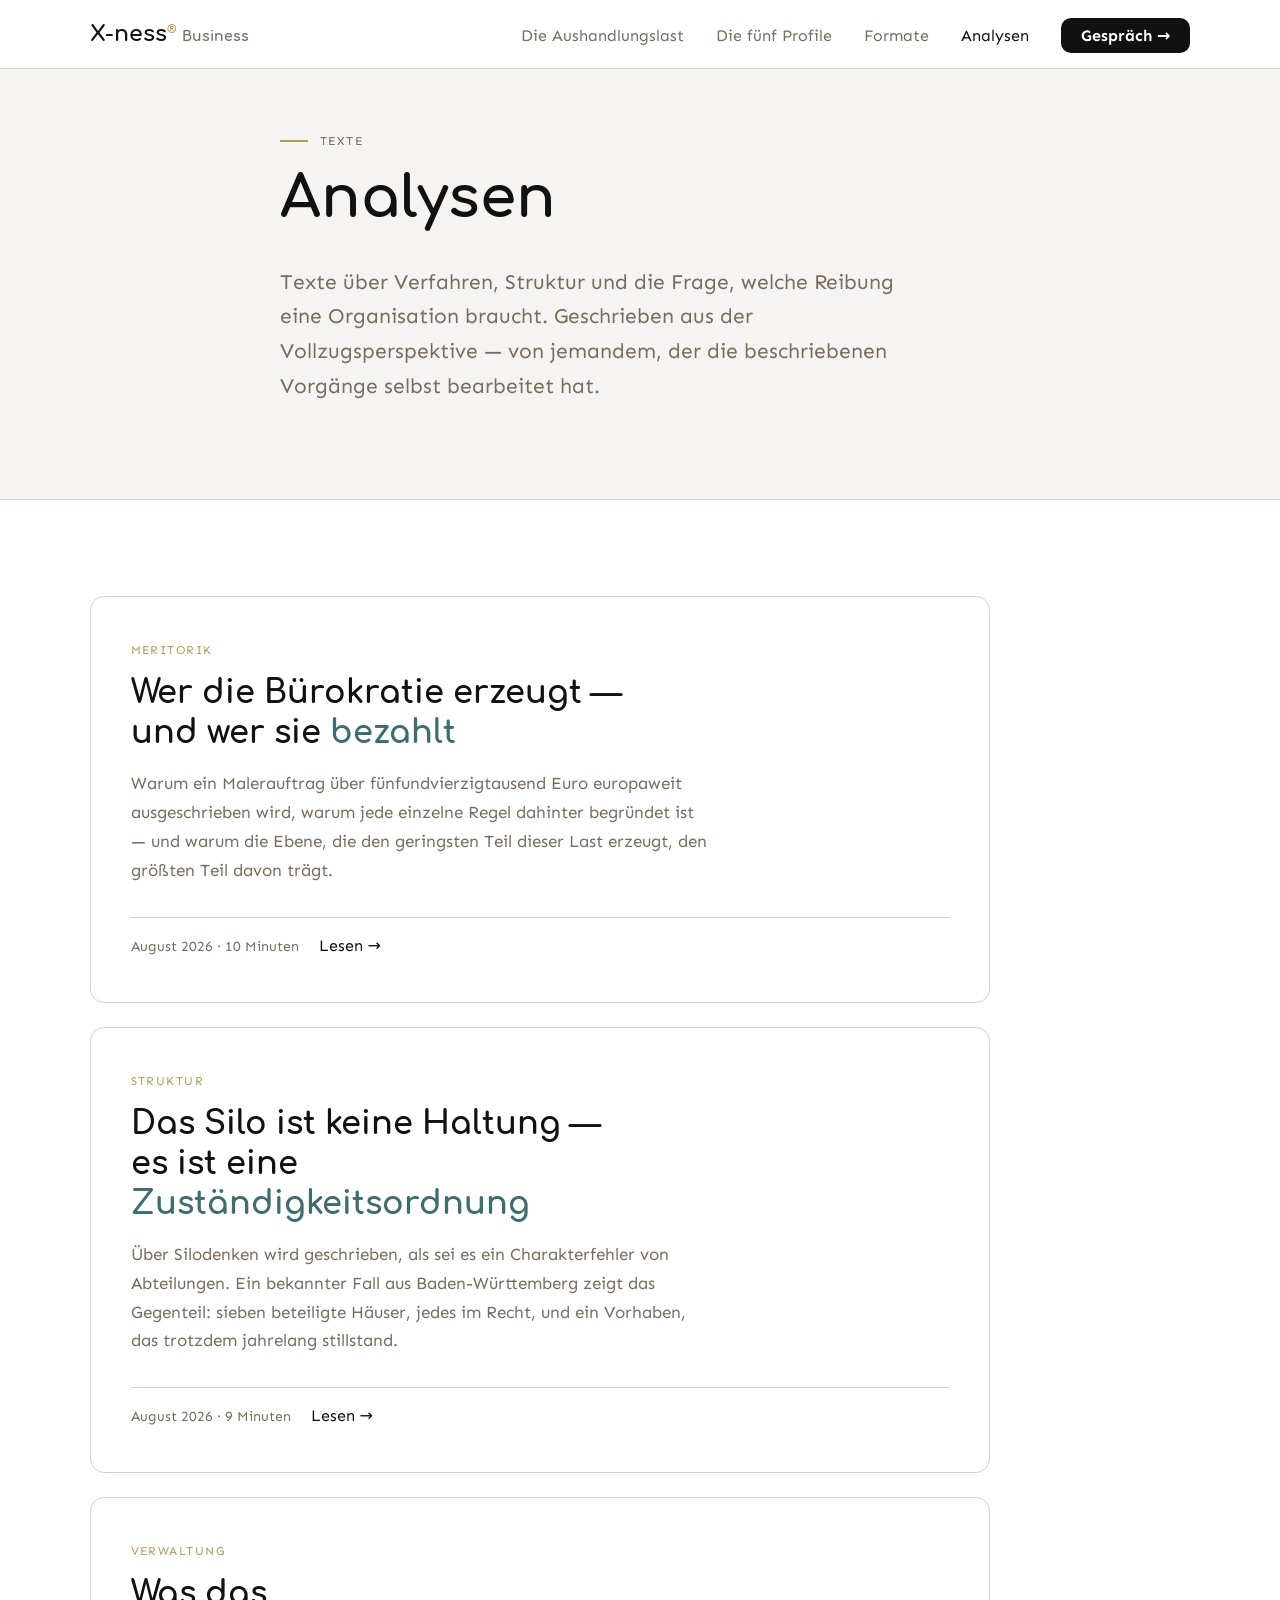
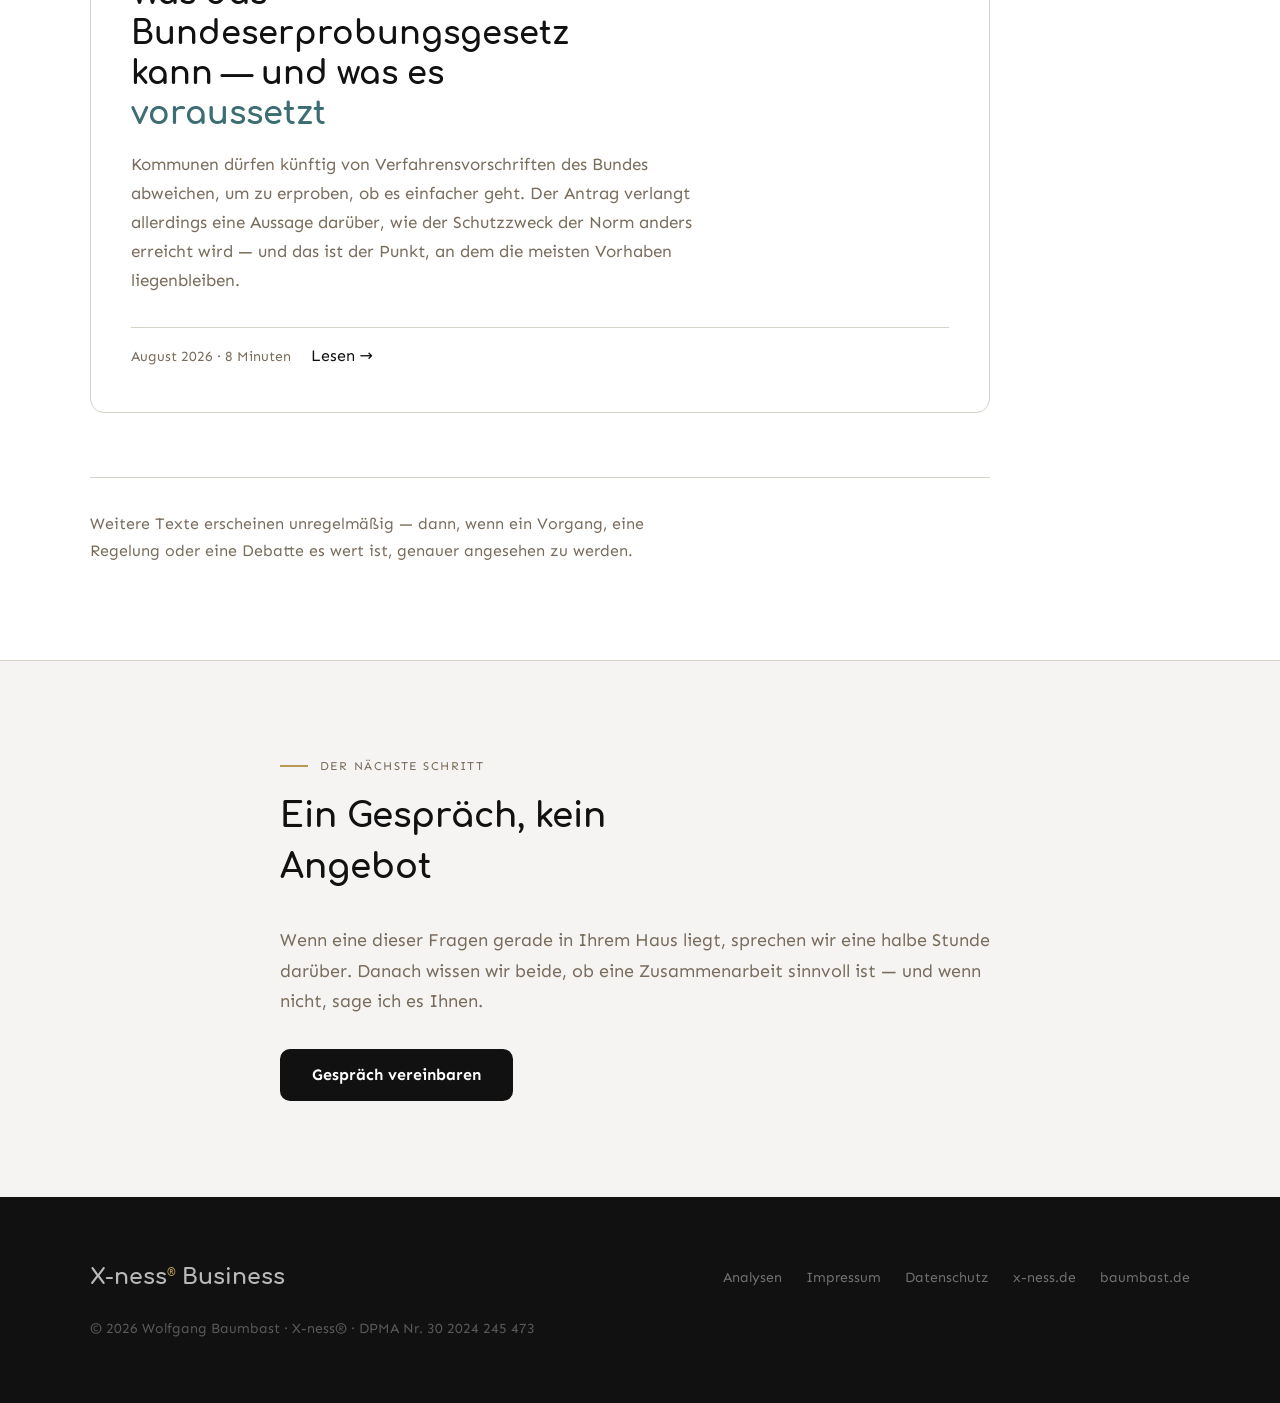
==== analysen.html @ 6a29f30f "Add files via upload" ====
<!DOCTYPE html>
<html lang="de">
<head>
<meta charset="UTF-8">
<meta name="viewport" content="width=device-width, initial-scale=1.0">
<title>Analysen | X-ness® Business</title>
<meta name="description" content="Analysen zu Verwaltung, Struktur und Aushandlungslast — geschrieben aus der Vollzugsperspektive, nicht aus der Beraterperspektive.">
<meta name="author" content="Wolfgang Baumbast">
<link rel="canonical" href="https://www.x-ness-business.de/analysen.html">
<meta property="og:type" content="website">
<meta property="og:url" content="https://www.x-ness-business.de/analysen.html">
<meta property="og:title" content="Analysen | X-ness® Business">
<meta property="og:description" content="Texte über Verfahren, Struktur und die Frage, welche Reibung eine Organisation braucht.">
<meta property="og:locale" content="de_DE">
<link rel="stylesheet" href="fonts.css">
<style>
:root {
  --black:  #111111;
  --white:  #FFFFFF;
  --gold:   #B89A55;
  --stone:  #D7D2C8;
  --taupe:     #7A6C5C;
  --petrol: #3B6D73;
  --gray:   #F5F4F2;
  --serif:  'Non-Elbow-Sans', Georgia, serif;
  --sans:   'Sen', system-ui, sans-serif;
  --sp-xl:  96px;
  --sp-lg:  64px;
  --sp-md:  32px;
  --sp-sm:  16px;
  --max:    1280px;
  --read:   720px;
  --pad:    clamp(24px, 7vw, 96px);
}
*, *::before, *::after { box-sizing: border-box; margin: 0; padding: 0; }
html { scroll-behavior: smooth; }
body {
  font-family: var(--sans); font-size: 20px; color: var(--black);
  background: var(--white); line-height: 1.5;
}
h1, h2, h3 { font-family: var(--serif); font-weight: 400; color: var(--black); }
p { line-height: 1.5; margin-bottom: var(--sp-md); color: var(--taupe); }

.eyebrow {
  font-size: 12px; letter-spacing: .12em; text-transform: uppercase;
  color: var(--taupe); margin-bottom: var(--sp-sm);
  display: flex; align-items: center; gap: 12px;
}
.eyebrow::before { content: ''; width: 28px; height: 1.5px; background: var(--gold); flex-shrink: 0; }

nav {
  position: fixed; top: 0; left: 0; right: 0; z-index: 100;
  background: rgba(255,255,255,.97); backdrop-filter: blur(8px);
  border-bottom: 1.5px solid var(--stone); padding: 0 var(--pad);
}
.nav-inner { max-width: var(--max); margin: 0 auto; display: flex; align-items: center; justify-content: space-between; height: 68px; }
.nav-logo { font-family: var(--serif); font-size: 22px; color: var(--black); text-decoration: none; }
.nav-logo sup { font-size: 11px; color: var(--gold); vertical-align: super; }
.nav-links { display: flex; gap: 32px; list-style: none; }
.nav-links a { font-size: 16px; color: var(--taupe); text-decoration: none; transition: color .2s; }
.nav-links a:hover { color: var(--black); }
.nav-links a.hier { color: var(--black); }
.nav-cta { background: var(--black) !important; color: var(--white) !important; padding: 8px 20px; border-radius: 10px; font-weight: 700 !important; }
.nav-cta:hover { opacity: .85 !important; color: var(--white) !important; }
@media (max-width: 680px) { .nav-links { display: none; } }

.btn-primary {
  display: inline-block; background: var(--black); color: var(--white);
  font-family: var(--sans); font-size: 16px; font-weight: 700;
  padding: 14px 32px; border-radius: 10px; text-decoration: none;
  border: none; cursor: pointer; transition: opacity .2s;
}
.btn-primary:hover { opacity: .85; }

.an-hero { padding: calc(68px + var(--sp-lg)) var(--pad) var(--sp-lg); background: var(--gray); border-bottom: 1.5px solid var(--stone); }
.an-hero-inner { max-width: var(--read); margin: 0 auto; }
.an-hero h1 { font-size: clamp(36px, 5vw, 58px); line-height: 1.15; max-width: 16ch; }
.an-hero p { font-size: clamp(18px, 2vw, 21px); line-height: 1.65; margin-top: var(--sp-md); max-width: 60ch; }

.an-liste { max-width: var(--max); margin: 0 auto; padding: var(--sp-xl) var(--pad); }
.an-karte {
  display: block; text-decoration: none; color: inherit;
  border: 1.5px solid var(--stone); border-radius: 14px;
  padding: 44px 40px; background: var(--white);
  transition: box-shadow .2s, border-color .2s;
  max-width: 900px;
}
.an-karte:hover { box-shadow: 0 8px 24px rgba(17,17,17,.12); border-color: var(--taupe); }
.an-karte + .an-karte { margin-top: 24px; }
.an-tag { font-size: 12px; letter-spacing: .12em; text-transform: uppercase; color: var(--gold); margin-bottom: 14px; }
.an-karte h2 { font-size: clamp(24px, 3vw, 32px); line-height: 1.25; margin-bottom: var(--sp-sm); max-width: 26ch; }
.an-karte h2 em { font-style: normal; color: var(--petrol); }
.an-teaser { font-size: 17px; line-height: 1.7; color: var(--taupe); max-width: 64ch; margin-bottom: var(--sp-md); }
.an-fuss { display: flex; gap: 20px; align-items: baseline; flex-wrap: wrap; padding-top: var(--sp-sm); border-top: 1.5px solid var(--stone); }
.an-datum { font-size: 14px; color: var(--taupe); }
.an-weiter { font-size: 16px; color: var(--black); }

.an-hinweis { max-width: 900px; margin-top: var(--sp-lg); padding-top: var(--sp-md); border-top: 1.5px solid var(--stone); }
.an-hinweis p { font-size: 16px; line-height: 1.7; max-width: 62ch; margin: 0; }

.an-cta { background: var(--gray); border-top: 1.5px solid var(--stone); padding: var(--sp-xl) var(--pad); }
.an-cta-inner { max-width: var(--read); margin: 0 auto; }
.an-cta h2 { font-size: clamp(26px, 3.2vw, 34px); margin-bottom: var(--sp-md); max-width: 22ch; }
.an-cta p { font-size: 18px; line-height: 1.7; }

footer { background: var(--black); padding: var(--sp-lg) var(--pad); color: rgba(255,255,255,.4); font-size: 14px; }
.footer-inner { max-width: var(--max); margin: 0 auto; display: flex; flex-wrap: wrap; gap: 24px; align-items: center; justify-content: space-between; }
.footer-logo { font-family: var(--serif); font-size: 22px; color: rgba(255,255,255,.7); text-decoration: none; }
.footer-logo sup { font-size: 10px; color: var(--gold); }
.footer-links { display: flex; gap: 24px; list-style: none; flex-wrap: wrap; }
footer a { color: rgba(255,255,255,.4); text-decoration: none; transition: color .2s; }
footer a:hover { color: rgba(255,255,255,.8); }
</style>
</head>
<body>

<nav>
  <div class="nav-inner">
    <a href="index.html" class="nav-logo">X-ness<sup>&reg;</sup> <span style="font-size:14px;color:var(--taupe);">Business</span></a>
    <ul class="nav-links">
      <li><a href="index.html#last">Die Aushandlungslast</a></li>
      <li><a href="index.html#profile">Die fünf Profile</a></li>
      <li><a href="index.html#formate">Formate</a></li>
      <li><a href="analysen.html" class="hier">Analysen</a></li>
      <li><a href="index.html#gespraech" class="nav-cta">Gespräch &rarr;</a></li>
    </ul>
  </div>
</nav>

<header class="an-hero">
  <div class="an-hero-inner">
    <div class="eyebrow">Texte</div>
    <h1>Analysen</h1>
    <p>
      Texte über Verfahren, Struktur und die Frage, welche Reibung eine Organisation
      braucht. Geschrieben aus der Vollzugsperspektive — von jemandem, der die
      beschriebenen Vorgänge selbst bearbeitet hat.
    </p>
  </div>
</header>

<main class="an-liste">

  <a class="an-karte" href="analyse_meritorik.html">
    <div class="an-tag">Meritorik</div>
    <h2>Wer die Bürokratie erzeugt — und wer sie <em>bezahlt</em></h2>
    <p class="an-teaser">
      Warum ein Malerauftrag über fünfundvierzigtausend Euro europaweit ausgeschrieben wird,
      warum jede einzelne Regel dahinter begründet ist — und warum die Ebene, die den
      geringsten Teil dieser Last erzeugt, den größten Teil davon trägt.
    </p>
    <div class="an-fuss">
      <span class="an-datum">August 2026 · 10 Minuten</span>
      <span class="an-weiter">Lesen &rarr;</span>
    </div>
  </a>

  <a class="an-karte" href="analyse_silos.html">
    <div class="an-tag">Struktur</div>
    <h2>Das Silo ist keine Haltung — es ist eine <em>Zuständigkeitsordnung</em></h2>
    <p class="an-teaser">
      Über Silodenken wird geschrieben, als sei es ein Charakterfehler von Abteilungen. Ein
      bekannter Fall aus Baden-Württemberg zeigt das Gegenteil: sieben beteiligte Häuser,
      jedes im Recht, und ein Vorhaben, das trotzdem jahrelang stillstand.
    </p>
    <div class="an-fuss">
      <span class="an-datum">August 2026 · 9 Minuten</span>
      <span class="an-weiter">Lesen &rarr;</span>
    </div>
  </a>

  <a class="an-karte" href="analyse_bundeserprobungsgesetz.html">
    <div class="an-tag">Verwaltung</div>
    <h2>Was das Bundeserprobungsgesetz kann — und was es <em>voraussetzt</em></h2>
    <p class="an-teaser">
      Kommunen dürfen künftig von Verfahrensvorschriften des Bundes abweichen, um zu
      erproben, ob es einfacher geht. Der Antrag verlangt allerdings eine Aussage darüber,
      wie der Schutzzweck der Norm anders erreicht wird — und das ist der Punkt, an dem die
      meisten Vorhaben liegenbleiben.
    </p>
    <div class="an-fuss">
      <span class="an-datum">August 2026 · 8 Minuten</span>
      <span class="an-weiter">Lesen &rarr;</span>
    </div>
  </a>

  <div class="an-hinweis">
    <p>
      Weitere Texte erscheinen unregelmäßig — dann, wenn ein Vorgang, eine Regelung oder
      eine Debatte es wert ist, genauer angesehen zu werden.
    </p>
  </div>

</main>

<section class="an-cta">
  <div class="an-cta-inner">
    <div class="eyebrow">Der nächste Schritt</div>
    <h2>Ein Gespräch, kein Angebot</h2>
    <p>
      Wenn eine dieser Fragen gerade in Ihrem Haus liegt, sprechen wir eine halbe Stunde
      darüber. Danach wissen wir beide, ob eine Zusammenarbeit sinnvoll ist — und wenn
      nicht, sage ich es Ihnen.
    </p>
    <a href="index.html#gespraech" class="btn-primary">Gespräch vereinbaren</a>
  </div>
</section>

<footer>
  <div class="footer-inner">
    <a href="index.html" class="footer-logo">X-ness<sup>&reg;</sup> Business</a>
    <ul class="footer-links">
      <li><a href="analysen.html">Analysen</a></li>
      <li><a href="impressum.html">Impressum</a></li>
      <li><a href="datenschutz.html">Datenschutz</a></li>
      <li><a href="https://www.x-ness.de" target="_blank" rel="noopener">x-ness.de</a></li>
      <li><a href="https://www.baumbast.de" target="_blank" rel="noopener">baumbast.de</a></li>
    </ul>
    <p style="margin:0;color:rgba(255,255,255,.3);font-size:14px;">&copy; 2026 Wolfgang Baumbast &middot; X-ness&reg; &middot; DPMA Nr. 30 2024 245 473</p>
  </div>
</footer>

</body>
</html>
---- fonts.css ----
@font-face {
  font-family: 'Non-Elbow-Sans';
  src: url('[data-uri]') format('truetype');
  font-weight: 400; font-style: normal; font-display: swap;
}
@font-face {
  font-family: 'Sen';
  src: url('[data-uri]') format('truetype');
  font-weight: 400; font-style: normal; font-display: swap;
}
@font-face {
  font-family: 'Sen';
  src: url('[data-uri]') format('truetype');
  font-weight: 700; font-style: normal; font-display: swap;
}
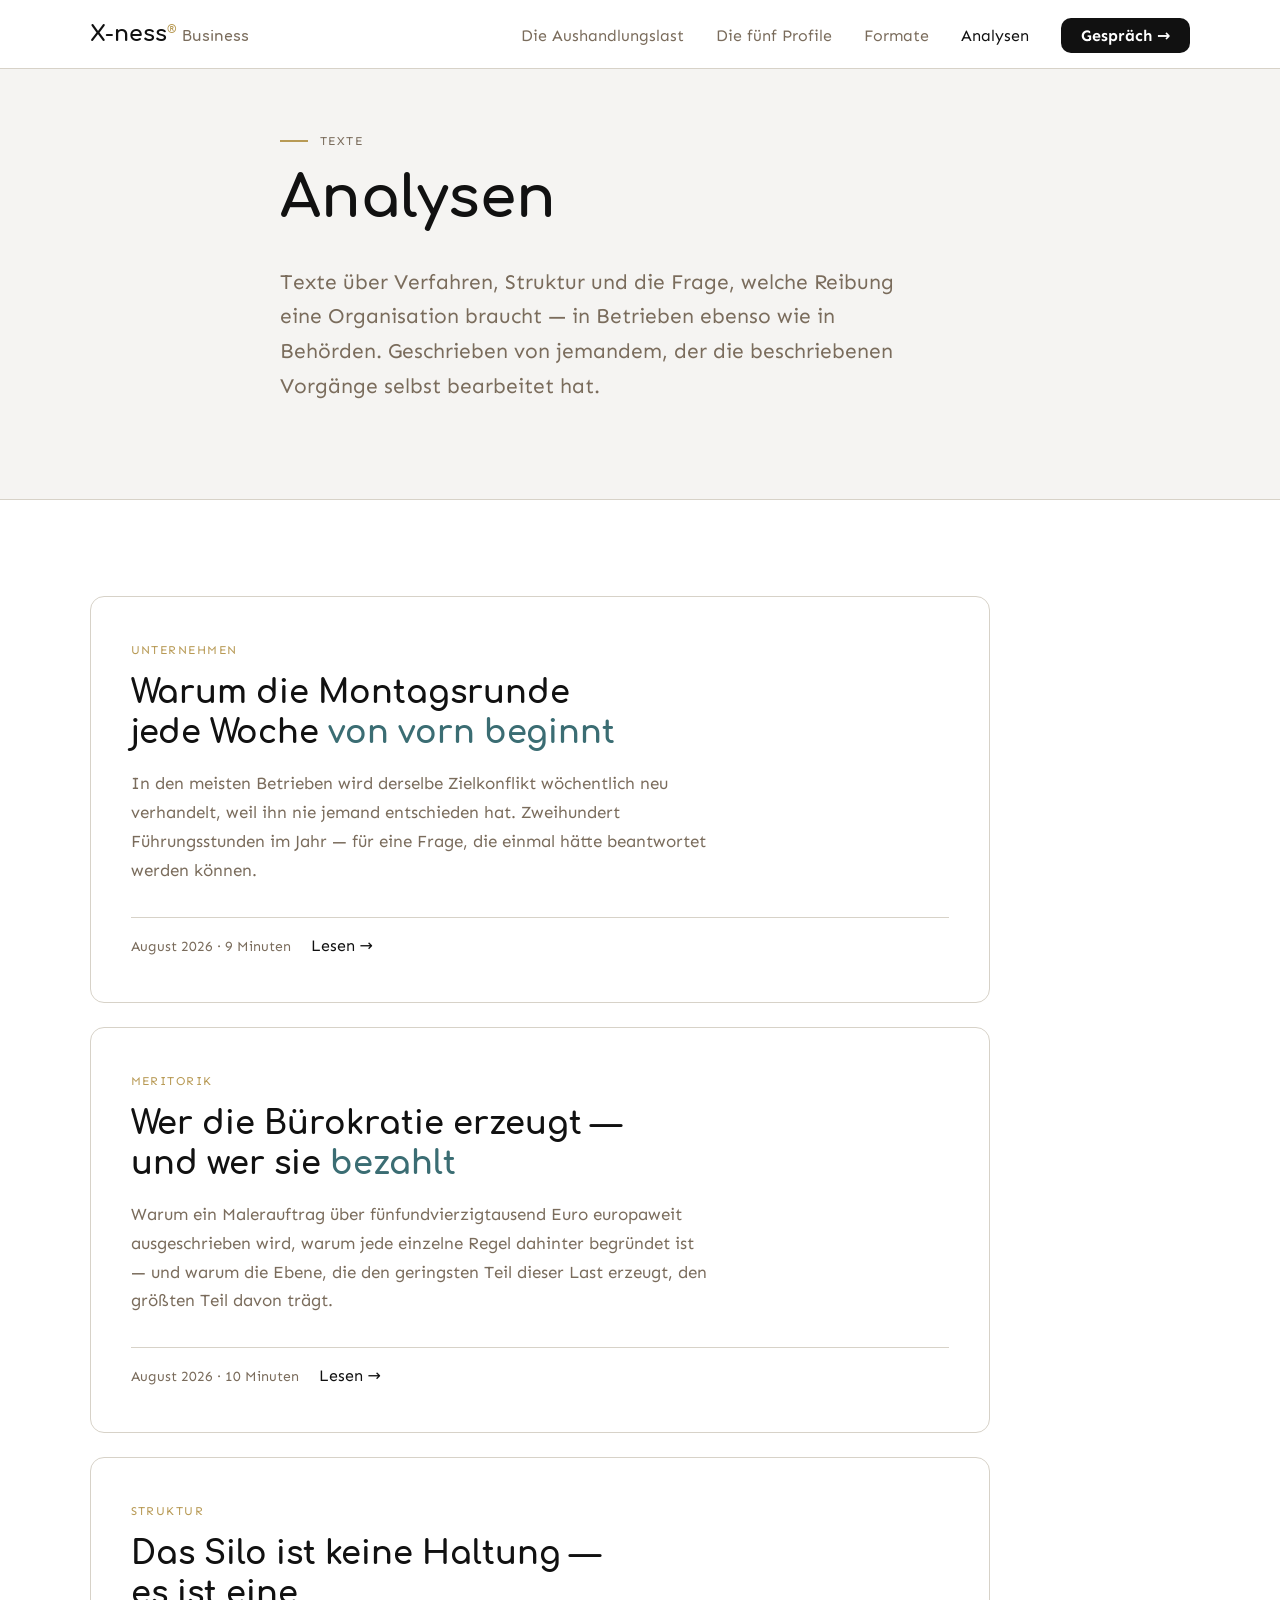
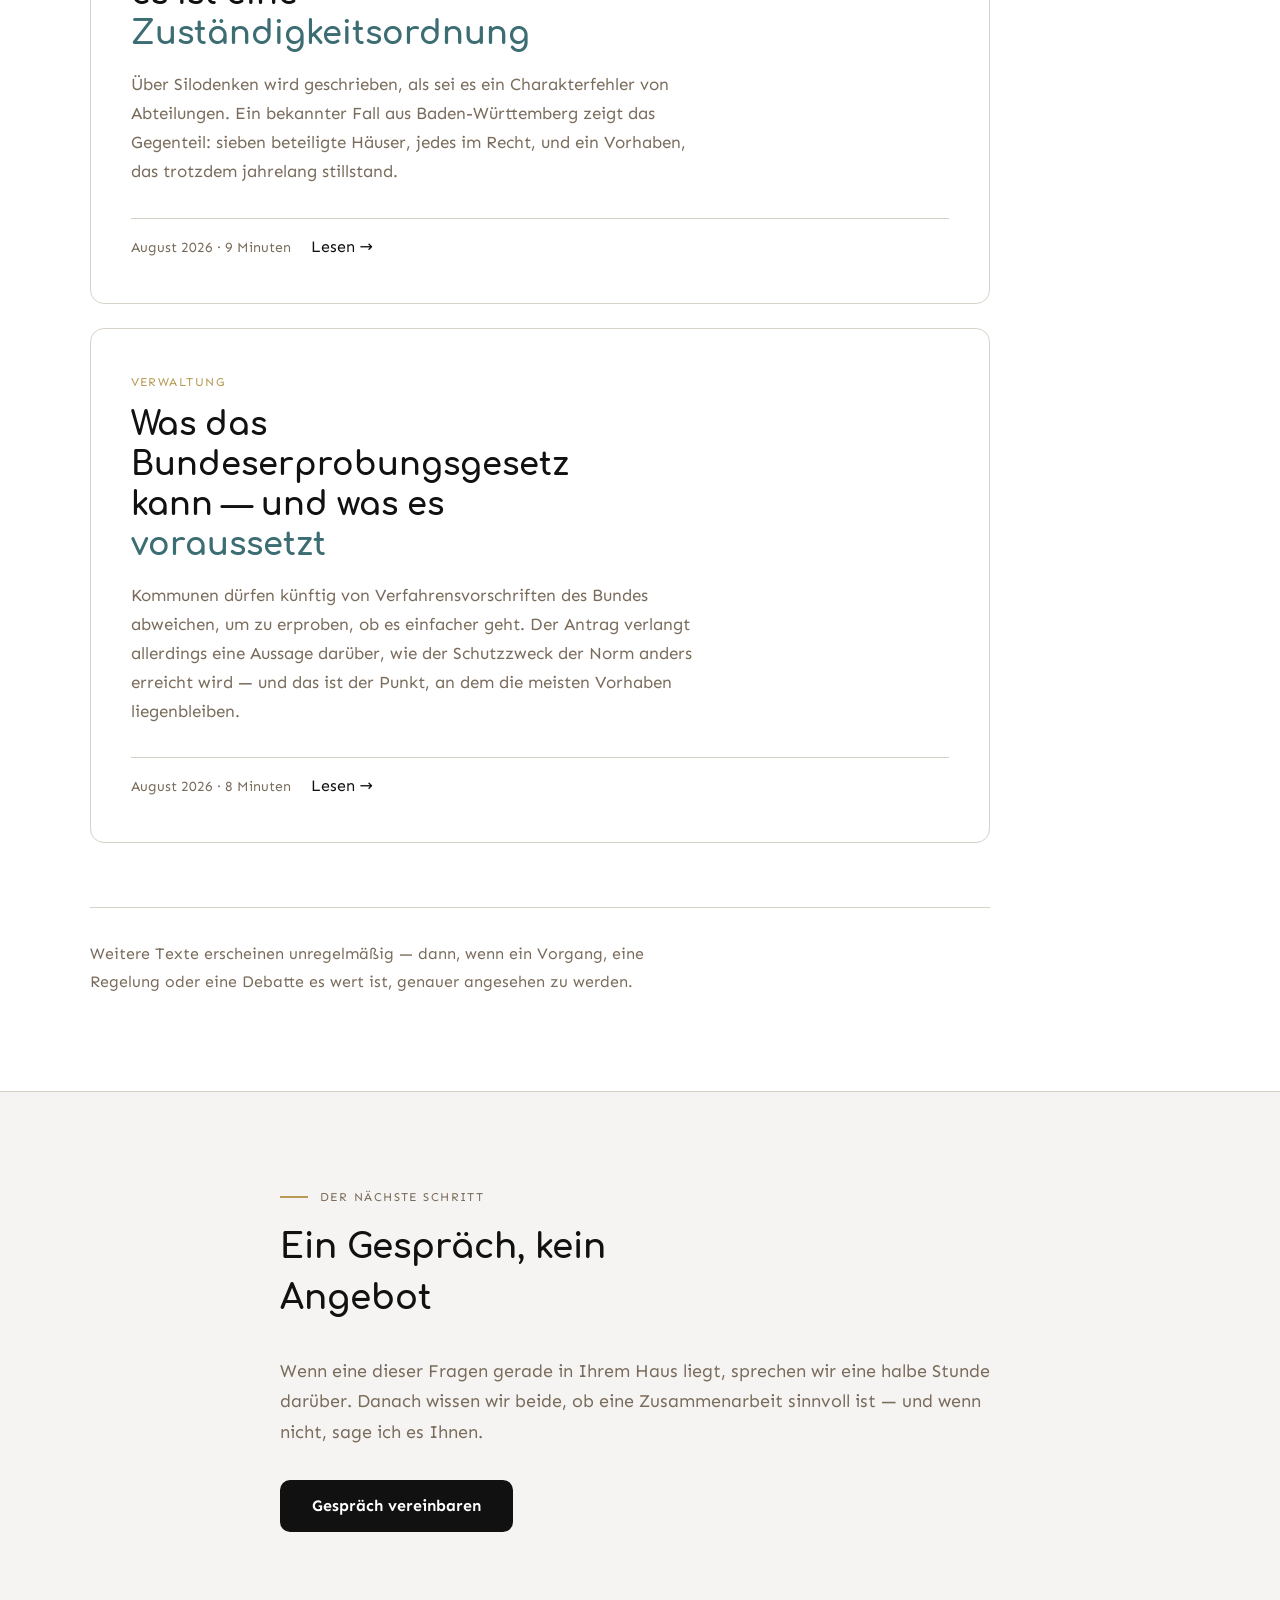
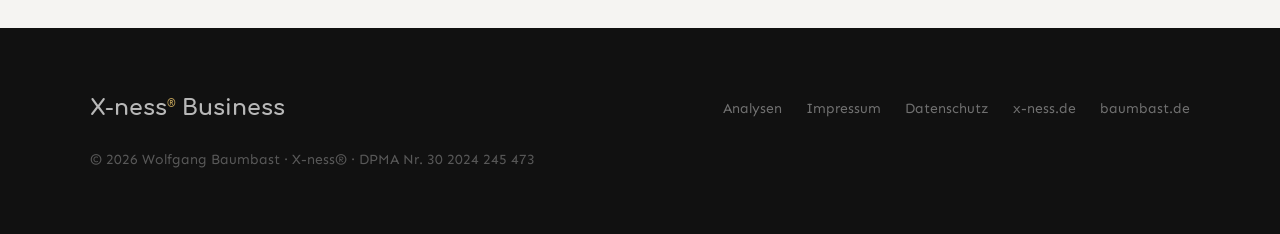
==== commit eee039f5: "Add files via upload" ====
--- a/analysen.html
+++ b/analysen.html
@@ -133,13 +133,27 @@
     <h1>Analysen</h1>
     <p>
       Texte über Verfahren, Struktur und die Frage, welche Reibung eine Organisation
-      braucht. Geschrieben aus der Vollzugsperspektive — von jemandem, der die
+      braucht — in Betrieben ebenso wie in Behörden. Geschrieben von jemandem, der die
       beschriebenen Vorgänge selbst bearbeitet hat.
     </p>
   </div>
 </header>
 
 <main class="an-liste">
+
+  <a class="an-karte" href="analyse_montagsrunde.html">
+    <div class="an-tag">Unternehmen</div>
+    <h2>Warum die Montagsrunde jede Woche <em>von vorn beginnt</em></h2>
+    <p class="an-teaser">
+      In den meisten Betrieben wird derselbe Zielkonflikt wöchentlich neu verhandelt, weil
+      ihn nie jemand entschieden hat. Zweihundert Führungsstunden im Jahr — für eine Frage,
+      die einmal hätte beantwortet werden können.
+    </p>
+    <div class="an-fuss">
+      <span class="an-datum">August 2026 · 9 Minuten</span>
+      <span class="an-weiter">Lesen &rarr;</span>
+    </div>
+  </a>
 
   <a class="an-karte" href="analyse_meritorik.html">
     <div class="an-tag">Meritorik</div>
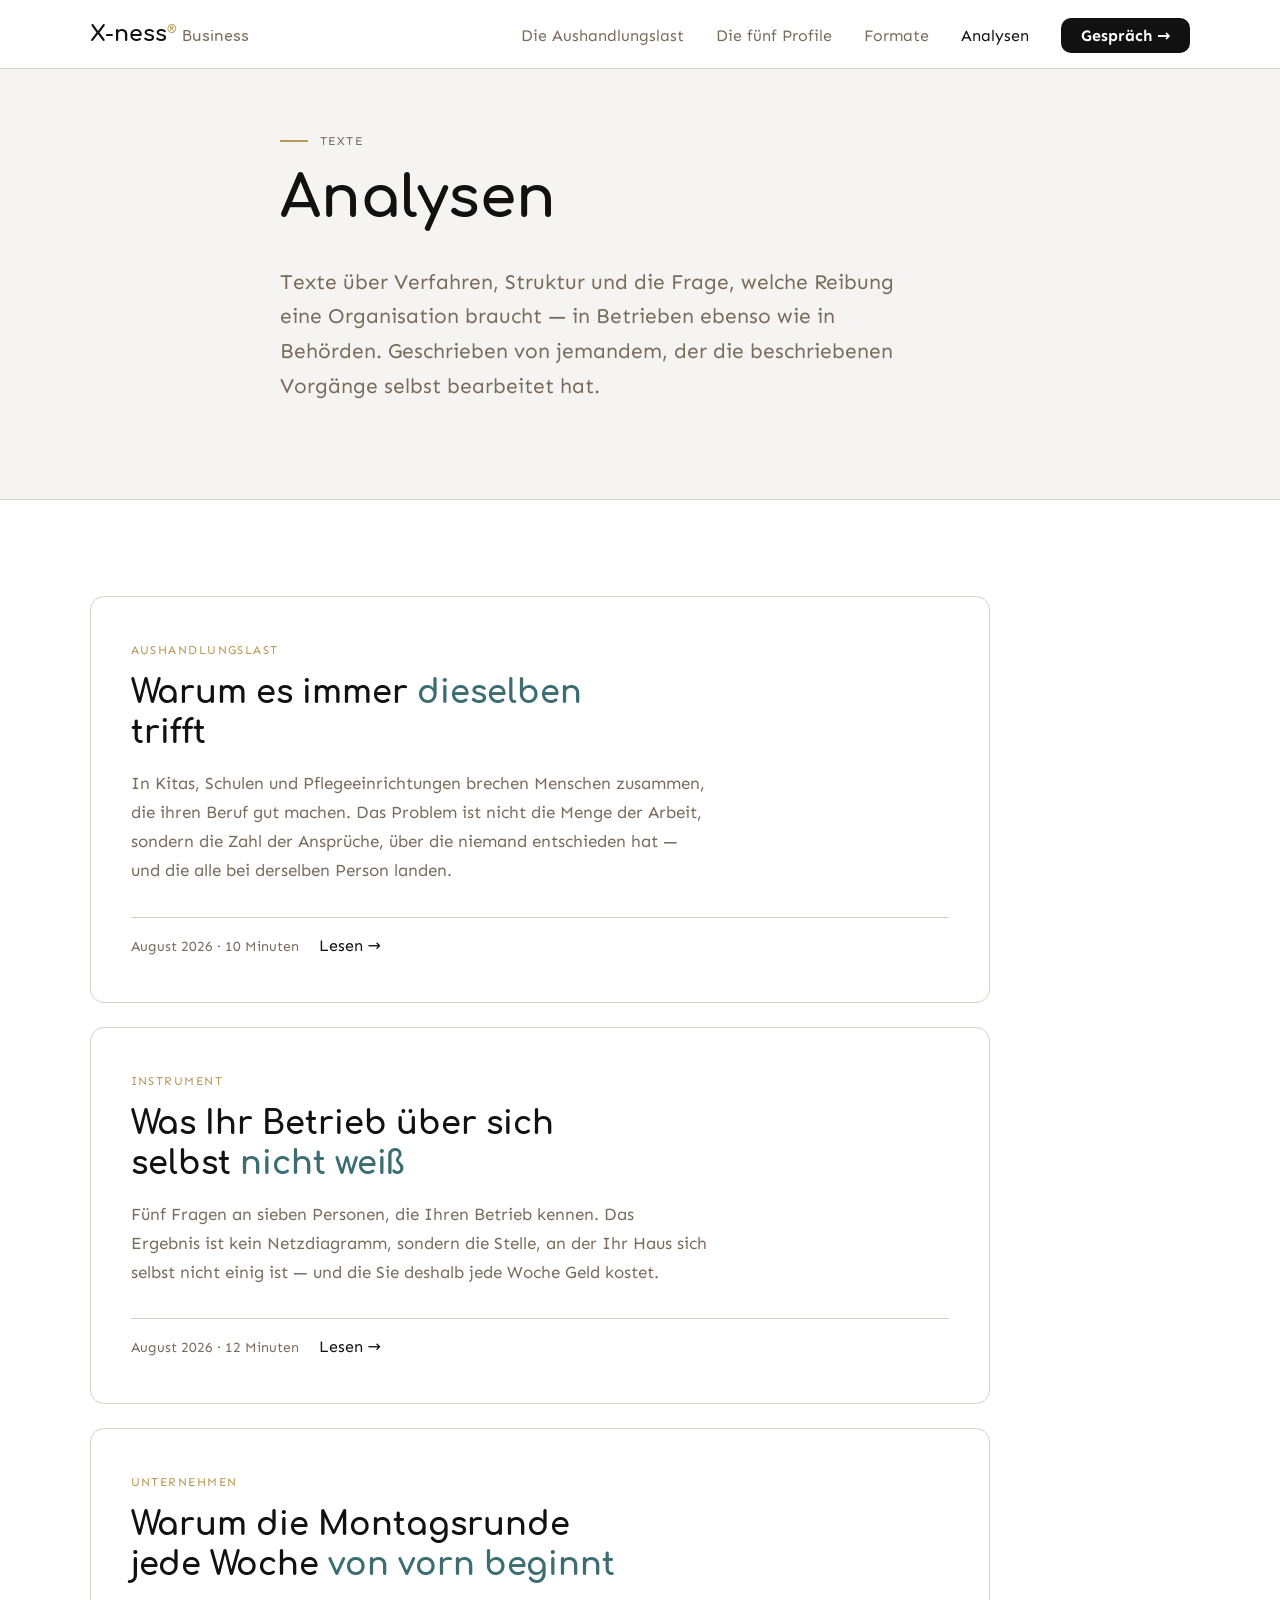
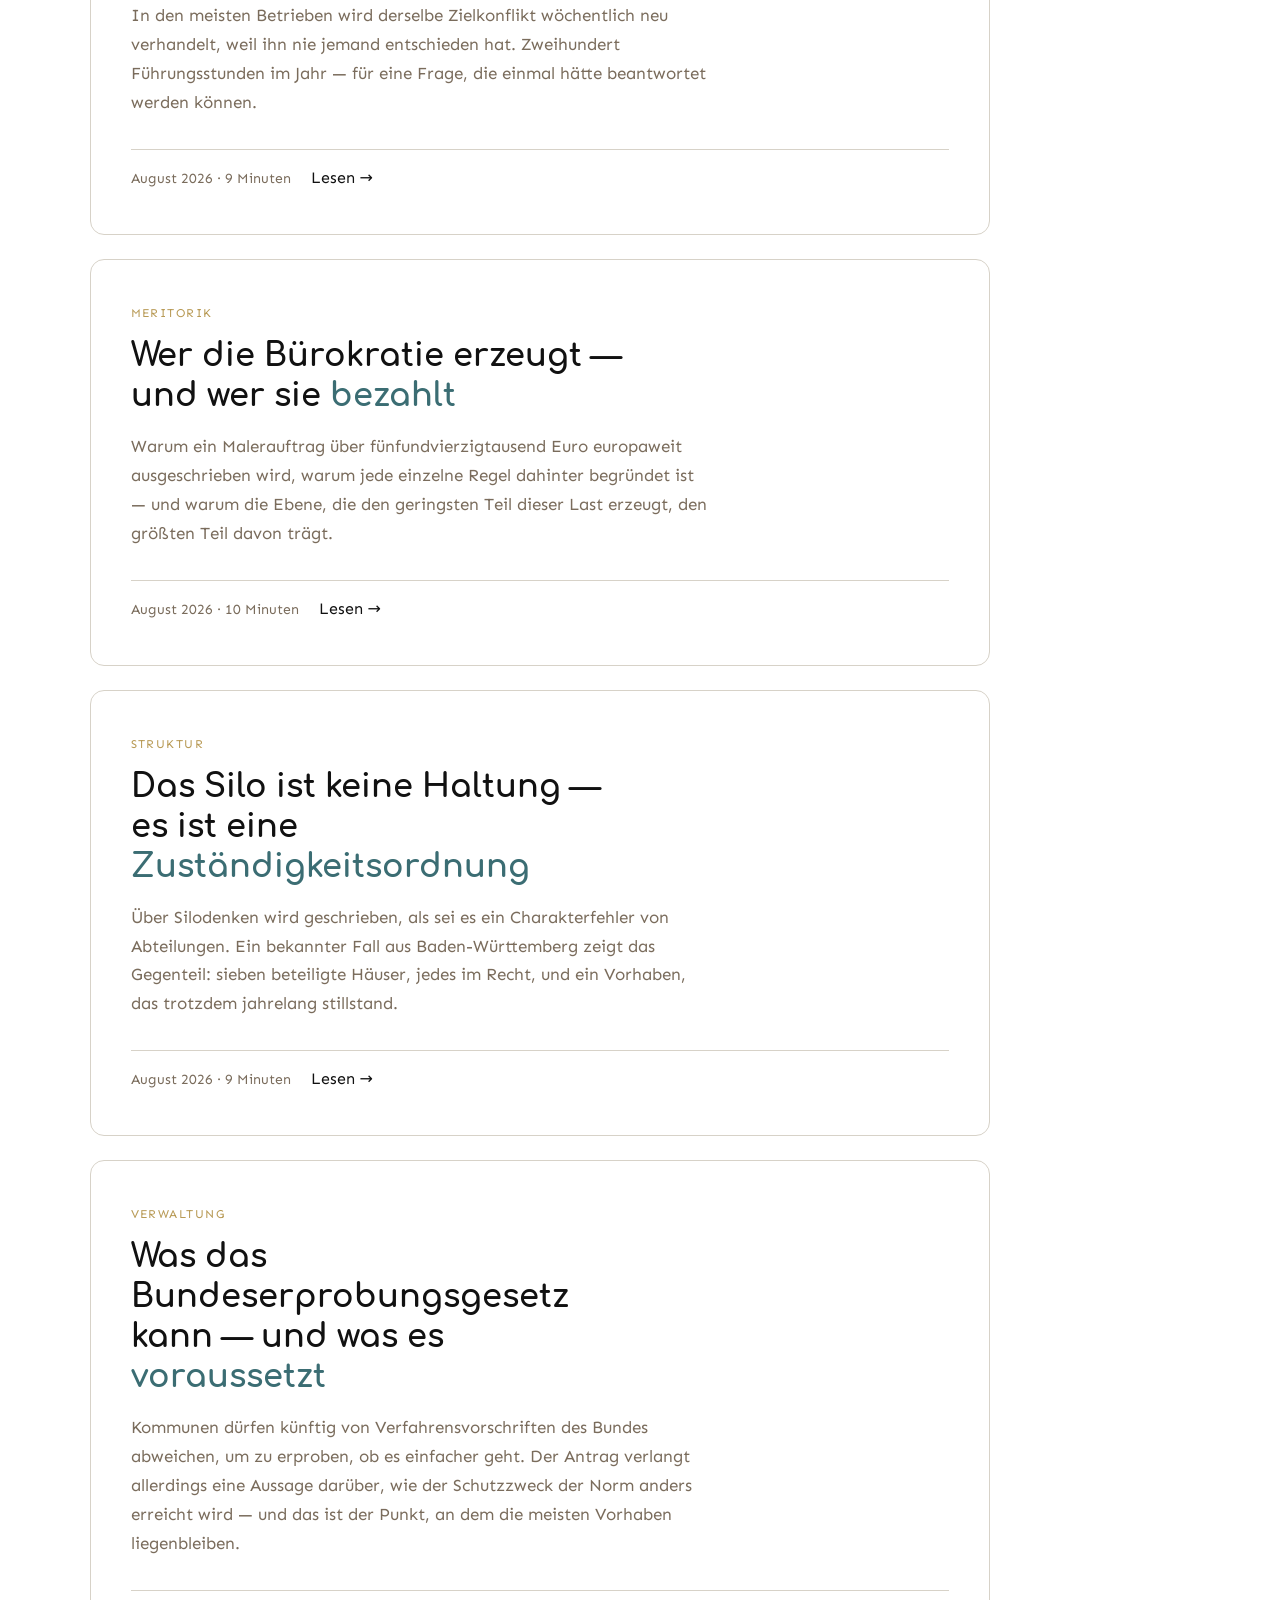
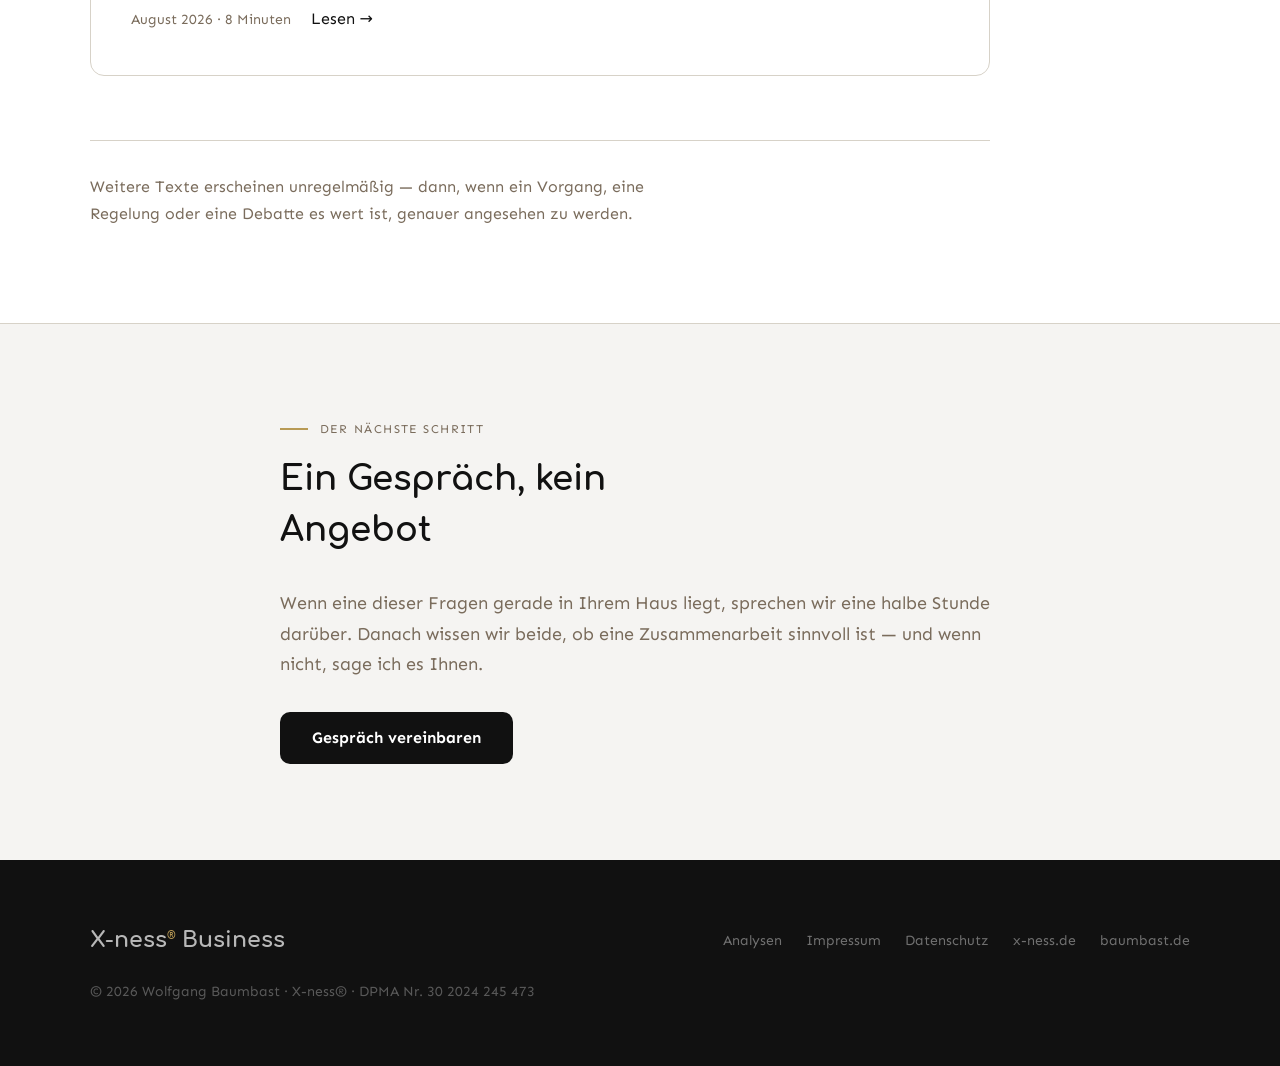
==== commit 5a083bce: "Add files via upload" ====
--- a/analysen.html
+++ b/analysen.html
@@ -141,6 +141,35 @@
 
 <main class="an-liste">
 
+  <a class="an-karte" href="analyse_aushandlungslast.html">
+    <div class="an-tag">Aushandlungslast</div>
+    <h2>Warum es immer <em>dieselben</em> trifft</h2>
+    <p class="an-teaser">
+      In Kitas, Schulen und Pflegeeinrichtungen brechen Menschen zusammen, die ihren
+      Beruf gut machen. Das Problem ist nicht die Menge der Arbeit, sondern die Zahl
+      der Ansprüche, über die niemand entschieden hat — und die alle bei derselben
+      Person landen.
+    </p>
+    <div class="an-fuss">
+      <span class="an-datum">August 2026 · 10 Minuten</span>
+      <span class="an-weiter">Lesen &rarr;</span>
+    </div>
+  </a>
+
+  <a class="an-karte" href="analyse_score.html">
+    <div class="an-tag">Instrument</div>
+    <h2>Was Ihr Betrieb über sich selbst <em>nicht weiß</em></h2>
+    <p class="an-teaser">
+      Fünf Fragen an sieben Personen, die Ihren Betrieb kennen. Das Ergebnis ist kein
+      Netzdiagramm, sondern die Stelle, an der Ihr Haus sich selbst nicht einig ist —
+      und die Sie deshalb jede Woche Geld kostet.
+    </p>
+    <div class="an-fuss">
+      <span class="an-datum">August 2026 · 12 Minuten</span>
+      <span class="an-weiter">Lesen &rarr;</span>
+    </div>
+  </a>
+
   <a class="an-karte" href="analyse_montagsrunde.html">
     <div class="an-tag">Unternehmen</div>
     <h2>Warum die Montagsrunde jede Woche <em>von vorn beginnt</em></h2>
